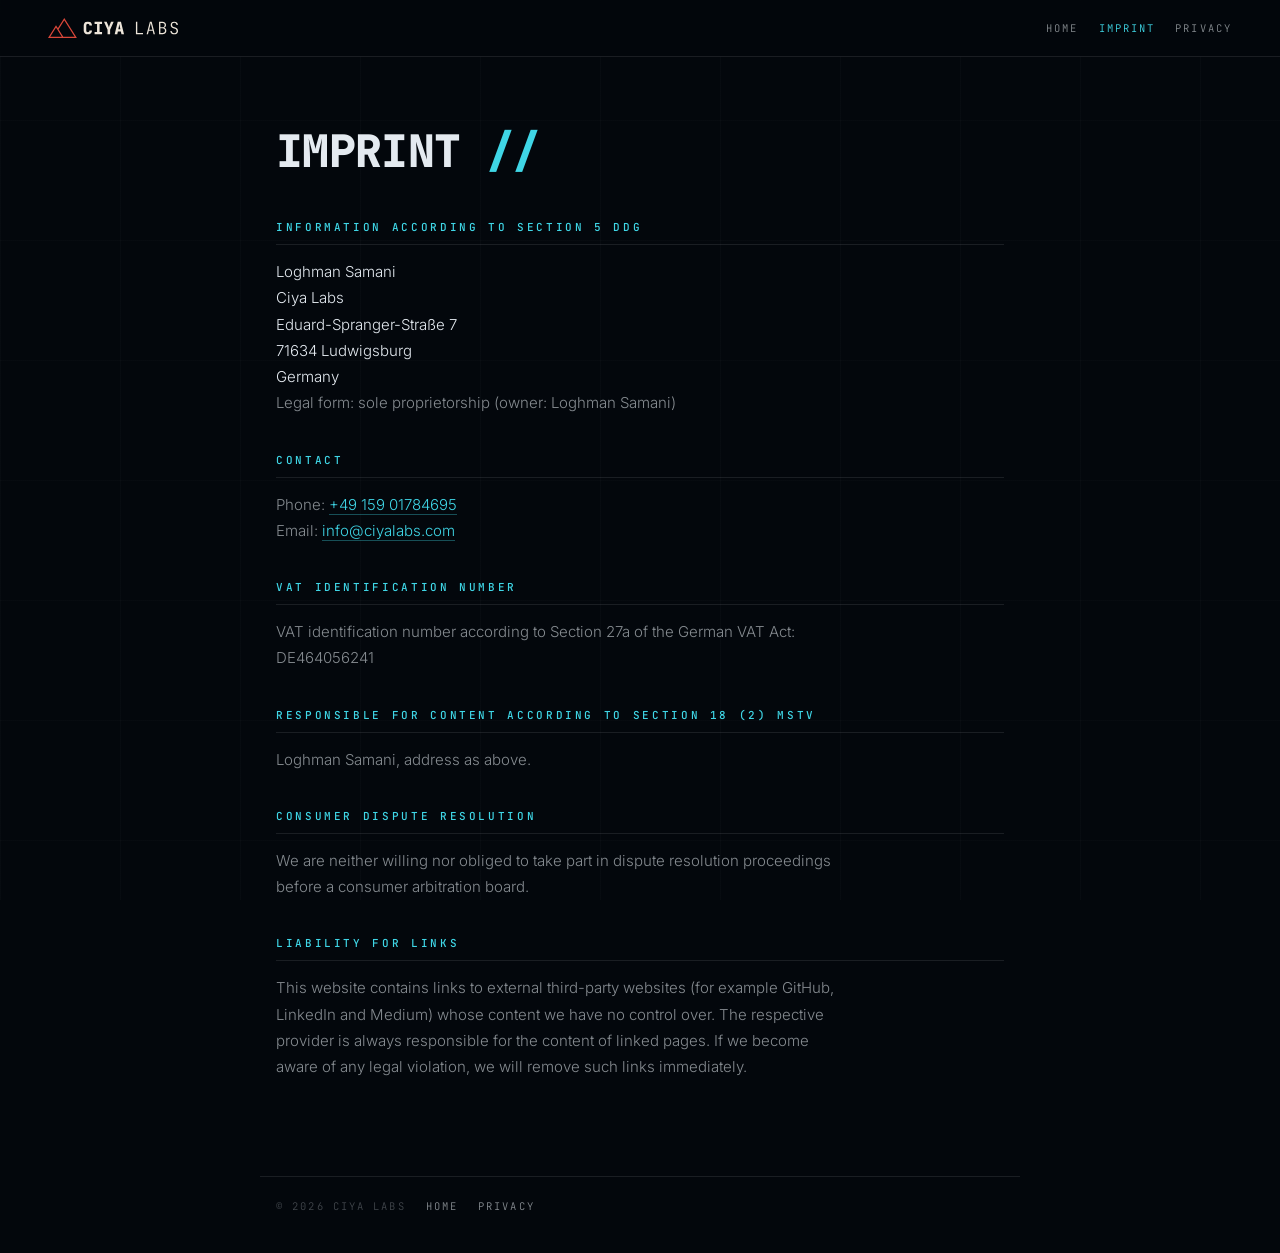
==== imprint.html @ 834a08b9 "Website: drop the home research strip; version CSS/JS links against stale caches Co-Authored-By: Cla" ====
<!DOCTYPE html>
<html lang="en" class="doc">
    <head>
        <meta charset="UTF-8">
        <meta name="viewport" content="width=device-width, initial-scale=1.0">
        <title>Imprint — Ciya Labs</title>
        <meta name="robots" content="noindex">
        <meta name="theme-color" content="#03070C">
        <link rel="icon" href="assets/logo/favicon.svg" type="image/svg+xml">
        <link rel="icon" href="favicon.ico" sizes="any">
        <link rel="stylesheet" href="assets/css/ciya.css?v=20261020">
    </head>
    <body class="doc">
        <header class="doc-head">
            <a href="index.html" aria-label="Ciya Labs, home"><img src="assets/logo/ciya-logo-horizontal-dark-duo.svg" alt="Ciya Labs" width="130" height="20"></a>
            <nav aria-label="Legal">
                <a href="index.html">HOME</a>
                <a href="imprint.html" aria-current="page">IMPRINT</a>
                <a href="privacy.html">PRIVACY</a>
            </nav>
        </header>
        <main class="doc-main">
            <h1>Imprint <span class="slash">//</span></h1>
            <section>
                <h2>Information according to Section 5 DDG</h2>
                <address>
                    Loghman Samani<br>
                    Ciya Labs<br>
                    Eduard-Spranger-Straße 7<br>
                    71634 Ludwigsburg<br>
                    Germany
                </address>
                <p>Legal form: sole proprietorship (owner: Loghman Samani)</p>
            </section>
            <section>
                <h2>Contact</h2>
                <p>Phone: <a href="tel:+4915901784695">+49 159 01784695</a><br>
                    Email: <a href="mailto:info@ciyalabs.com">info@ciyalabs.com</a></p>
            </section>
            <section>
                <h2>VAT identification number</h2>
                <p>VAT identification number according to Section 27a of the German VAT Act: DE464056241</p>
            </section>
            <section>
                <h2>Responsible for content according to Section 18 (2) MStV</h2>
                <p>Loghman Samani, address as above.</p>
            </section>
            <section>
                <h2>Consumer dispute resolution</h2>
                <p>We are neither willing nor obliged to take part in dispute resolution proceedings before a
                    consumer arbitration board.</p>
            </section>
            <section>
                <h2>Liability for links</h2>
                <p>This website contains links to external third-party websites (for example GitHub, LinkedIn and
                    Medium) whose content we have no control over. The respective provider is always responsible
                    for the content of linked pages. If we become aware of any legal violation, we will remove such
                    links immediately.</p>
            </section>
        </main>
        <footer class="doc-foot">
            <span>&copy; <span class="year">2026</span> CIYA LABS</span>
            <a href="index.html">HOME</a>
            <a href="privacy.html">PRIVACY</a>
        </footer>
        <script>
            document.querySelectorAll('.year').forEach(function(el) {
                el.textContent = new Date().getFullYear();
            });
        </script>
    </body>
</html>
---- assets/css/ciya.css ----
/*
  Ciya Labs - site styles
  Built on the Machina template by TemplateMo (https://templatemo.com/tm-632-machina),
  re-themed and extended: six blocks, HUD navigation, research scope, console, legal pages.
*/

/* ---------------------------------------------------------- */
/* FONTS - self-hosted (no third-party requests)               */
/* ---------------------------------------------------------- */

@font-face {
    font-family: 'JetBrains Mono';
    src: url('../fonts/JetBrainsMono-var.woff2') format('woff2');
    font-weight: 100 800;
    font-style: normal;
    font-display: swap;
}

@font-face {
    font-family: 'Inter';
    src: url('../fonts/Inter-var.woff2') format('woff2');
    font-weight: 100 900;
    font-style: normal;
    font-display: swap;
}

:root {
    --void: #03070C;
    /* deep night - matches the hero image edges */
    --panel: #060C14;
    /* raised surface */
    --silver: #E4EAF0;
    /* text */
    --dim: rgba(228, 234, 240, 0.58);
    --faint: rgba(228, 234, 240, 0.28);
    --line: rgba(228, 234, 240, 0.10);
    --cyan: #3FD6E6;
    /* glacier cyan - sampled from the hero glow */
    --cyan-rgb: 63, 214, 230;
    --cyan-soft: rgba(63, 214, 230, 0.10);
    --cyan-glass: rgba(63, 214, 230, 0.05);
    --red: #D9473A;
    /* Ciya ember - the logo red, used for active states */
    --red-rgb: 217, 71, 58;
    --disp: 'JetBrains Mono', ui-monospace, 'DejaVu Sans Mono', monospace;
    --body: 'Inter', system-ui, sans-serif;
    --ease-silk: cubic-bezier(0.22, 1, 0.36, 1);
    --pad-y: clamp(84px, 11vh, 112px);
    --pad-x: clamp(32px, 4.6vw, 84px);
}

* {
    margin: 0;
    padding: 0;
    box-sizing: border-box;
}

html,
body {
    height: 100%;
    overflow: hidden;
    /* virtual scroll engine owns the page */
    overscroll-behavior: none;
}

body {
    background: var(--void);
    color: var(--silver);
    font-family: var(--body);
    font-weight: 300;
    -webkit-font-smoothing: antialiased;
}

/* faint engineering grid behind everything */
body::before {
    content: "";
    position: fixed;
    inset: 0;
    background:
        repeating-linear-gradient(to right, rgba(228, 234, 240, 0.025) 0 1px, transparent 1px 120px),
        repeating-linear-gradient(to bottom, rgba(228, 234, 240, 0.02) 0 1px, transparent 1px 120px);
    pointer-events: none;
    z-index: 0;
}

::selection {
    background: var(--cyan);
    color: var(--void);
}

a {
    color: inherit;
    text-decoration: none;
}

button {
    font-family: inherit;
    background: none;
    border: 0;
    color: inherit;
    cursor: pointer;
}

button:focus-visible,
a:focus-visible {
    outline: 1px solid var(--cyan);
    outline-offset: 3px;
}

.skip-link {
    position: fixed;
    top: -60px;
    left: 20px;
    z-index: 50;
    padding: 10px 16px;
    background: var(--cyan);
    color: var(--void);
    font: 500 12px var(--disp);
    letter-spacing: 0.2em;
}

.skip-link:focus {
    top: 20px;
}

.sr-only {
    position: absolute;
    width: 1px;
    height: 1px;
    overflow: hidden;
    clip: rect(0 0 0 0);
    white-space: nowrap;
}

/* ---------------------------------------------------------- */
/* STAGE AND TRACK PANELS                                      */
/* ---------------------------------------------------------- */

.stage {
    position: relative;
    z-index: 1;
}

.panel {
    position: fixed;
    top: 0;
    height: 100vh;
    width: 50%;
    display: flex;
    align-items: center;
    will-change: transform;
}

.t-left {
    left: 0;
}

.t-right {
    left: 50%;
}

.panel-inner {
    width: 100%;
    max-height: 100vh;
    overflow-y: auto;
    scrollbar-width: none;
    padding: var(--pad-y) var(--pad-x);
}

.panel-inner::-webkit-scrollbar {
    display: none;
}

/* center seam */
.seam {
    position: fixed;
    top: 0;
    left: 50%;
    width: 1px;
    height: 100vh;
    background: var(--line);
    z-index: 4;
    pointer-events: none;
}

.seam::after {
    content: "";
    position: absolute;
    left: -2px;
    top: 0;
    width: 5px;
    height: 56px;
    background: var(--cyan);
    opacity: 0.9;
    transform: translateY(var(--seam-y, 0px));
}

/* full-bleed media panels */
.panel-media {
    padding: 0;
    align-items: stretch;
}

.media-frame {
    position: relative;
    width: 100%;
    height: 100%;
    overflow: hidden;
    background: var(--panel);
}

.media-frame picture,
.media-frame img {
    width: 100%;
    height: 100%;
    display: block;
}

.media-frame img {
    object-fit: cover;
    filter: saturate(0.9) contrast(1.05) brightness(0.9);
}

/* the hero keeps its own colour; detail crops sit a touch quieter */
.media-frame.hero img {
    object-position: 50% 40%;
    filter: none;
}

/* soft vignette that blends photography into the HUD */
.media-frame::after {
    content: "";
    position: absolute;
    inset: 0;
    background:
        linear-gradient(to bottom, rgba(3, 7, 12, 0.35), transparent 22%, transparent 70%, rgba(3, 7, 12, 0.6)),
        linear-gradient(to right, rgba(3, 7, 12, 0.35), transparent 18%);
    pointer-events: none;
}

.t-left .media-frame::after {
    background:
        linear-gradient(to bottom, rgba(3, 7, 12, 0.35), transparent 22%, transparent 70%, rgba(3, 7, 12, 0.6)),
        linear-gradient(to left, rgba(3, 7, 12, 0.35), transparent 18%);
}

/* captions sit top-left, clear of the HUD's corner and centre controls */
.media-tag {
    position: absolute;
    left: 28px;
    top: 84px;
    z-index: 2;
    font-family: var(--disp);
    font-size: 11px;
    letter-spacing: 0.24em;
    color: var(--silver);
    background: rgba(3, 7, 12, 0.6);
    border: 1px solid var(--line);
    padding: 10px 14px;
    backdrop-filter: blur(4px);
}

.media-tag b {
    color: var(--cyan);
    font-weight: 500;
}

/* infinite scan line on the hero image */
.scanline {
    position: absolute;
    left: 0;
    width: 100%;
    height: 1px;
    background: var(--cyan);
    box-shadow: 0 0 14px rgba(var(--cyan-rgb), 0.9), 0 0 40px rgba(var(--cyan-rgb), 0.35);
    z-index: 2;
    opacity: 0.7;
    animation: scanY 7s linear infinite;
}

@keyframes scanY {
    0% {
        top: -2px;
    }

    50% {
        top: 100%;
    }

    100% {
        top: -2px;
    }
}

/* ---------------------------------------------------------- */
/* SHARED TYPE PARTS                                           */
/* ---------------------------------------------------------- */

.eyebrow {
    display: flex;
    align-items: center;
    gap: 14px;
    font-family: var(--disp);
    font-size: 11px;
    font-weight: 500;
    letter-spacing: 0.3em;
    color: var(--cyan);
    margin-bottom: 26px;
    text-transform: uppercase;
}

.eyebrow::before {
    content: "";
    width: 6px;
    height: 6px;
    background: var(--red);
    flex: 0 0 6px;
}

/* hero: the eyebrow as a small status tag */
.eyebrow.tag {
    display: inline-flex;
    gap: 12px;
    padding: 8px 14px;
    border: 1px solid var(--line);
    background: rgba(6, 12, 20, 0.6);
    color: var(--silver);
}

.eyebrow.tag::before {
    border-radius: 50%;
    box-shadow: 0 0 0 0 rgba(var(--red-rgb), 0.6);
    animation: tag-pulse 2.4s ease-out infinite;
}

@keyframes tag-pulse {
    0% { box-shadow: 0 0 0 0 rgba(var(--red-rgb), 0.55); }
    70%, 100% { box-shadow: 0 0 0 8px rgba(var(--red-rgb), 0); }
}

.lede {
    color: var(--dim);
    font-size: 15px;
    line-height: 1.8;
    letter-spacing: 0.01em;
    max-width: 48ch;
}

.lede em {
    color: var(--silver);
    font-style: normal;
}

.section-title {
    font-family: var(--disp);
    font-weight: 800;
    font-size: clamp(1.9rem, 3vw, 3rem);
    line-height: 1.04;
    text-transform: uppercase;
    letter-spacing: -0.015em;
    margin-bottom: 18px;
}

.section-title .slash,
.hero-title .slash {
    color: var(--cyan);
}

.section-title .thin,
.hero-title .thin {
    font-weight: 300;
    color: var(--dim);
}

.link-row {
    display: flex;
    flex-wrap: wrap;
    gap: 10px;
}

.ext {
    display: inline-flex;
    align-items: center;
    gap: 8px;
    font-family: var(--disp);
    font-size: 10.5px;
    font-weight: 500;
    letter-spacing: 0.2em;
    color: var(--silver);
    border: 1px solid var(--line);
    padding: 8px 12px;
    text-transform: uppercase;
    transition: border-color 0.25s, color 0.25s, background 0.25s;
}

.ext::after {
    content: "\2197";
    color: var(--cyan);
    letter-spacing: 0;
    transition: color 0.25s, transform 0.25s var(--ease-silk);
}

.ext:hover {
    border-color: var(--red);
    color: var(--red);
    background: rgba(var(--red-rgb), 0.06);
}

.ext.is-soon {
    color: var(--faint);
    border-style: dashed;
    cursor: default;
}

.ext.is-soon::after {
    content: none;
}

.ext.is-soon:hover {
    color: var(--faint);
    border-color: var(--line);
    background: none;
}

.ext:hover::after {
    color: var(--red);
    transform: translate(2px, -2px);
}

/* ---------------------------------------------------------- */
/* BLOCK 1 // HOME                                             */
/* ---------------------------------------------------------- */

.hero-title {
    font-family: var(--disp);
    font-weight: 800;
    font-size: clamp(3.2rem, 6.6vw, 6.8rem);
    line-height: 0.95;
    letter-spacing: -0.03em;
    text-transform: uppercase;
    margin-bottom: 30px;
}

.hero-title .thin {
    letter-spacing: 0.12em;
}

/* one line: CIYA // LABS */
.hero-title.one-line {
    font-size: clamp(2.6rem, 4.9vw, 5.2rem);
    white-space: nowrap;
}

.hero-title.one-line .thin {
    letter-spacing: 0.06em;
}

.clock-shell {
    display: inline-flex;
    align-items: baseline;
    flex-wrap: wrap;
    gap: 6px 16px;
    border: 1px solid var(--line);
    border-left: 2px solid var(--cyan);
    padding: 15px 22px;
    margin: 34px 0 38px;
    background: rgba(6, 12, 20, 0.7);
}

.clock-label {
    font-family: var(--disp);
    font-size: 10px;
    letter-spacing: 0.26em;
    color: var(--dim);
}

#live-clock {
    font-family: var(--disp);
    font-weight: 500;
    font-size: clamp(1.25rem, 1.9vw, 1.7rem);
    letter-spacing: 0.06em;
    color: var(--cyan);
    font-variant-numeric: tabular-nums;
    min-width: 11ch;
}

#live-clock .ms {
    color: var(--red);
}

.spec-row {
    display: flex;
    flex-wrap: wrap;
    gap: 0;
    border-top: 1px solid var(--line);
    max-width: 560px;
}

.spec-cell {
    flex: 1 1 0;
    min-width: 120px;
    padding: 18px 18px 0 0;
    border-right: 1px solid var(--line);
    margin-right: 18px;
}

.spec-cell:last-child {
    border-right: 0;
    margin-right: 0;
}

.spec-cell .k {
    font-family: var(--disp);
    font-size: 10px;
    letter-spacing: 0.24em;
    color: var(--faint);
    display: block;
    margin-bottom: 8px;
}

.spec-cell .v {
    font-family: var(--disp);
    font-weight: 500;
    font-size: 1.25rem;
    color: var(--silver);
}

.spec-cell .v small {
    font-size: 0.6em;
    letter-spacing: 0.14em;
    color: var(--cyan);
    margin-left: 6px;
}

/* ---------------------------------------------------------- */
/* BLOCK 2 // RESEARCH ACCORDION + SCOPE                       */
/* ---------------------------------------------------------- */

.accordion {
    margin-top: 30px;
    border-top: 1px solid var(--line);
}

.acc-item {
    border: 1px solid transparent;
    border-bottom: 1px solid var(--line);
    transition: border-color 0.35s var(--ease-silk), background 0.35s var(--ease-silk);
}

.acc-item.open {
    border: 1px solid rgba(var(--cyan-rgb), 0.7);
    background: var(--cyan-glass);
}

.acc-head {
    width: 100%;
    display: flex;
    align-items: center;
    gap: 18px;
    text-align: left;
    padding: 18px 18px;
}

.acc-title {
    flex: 1;
    display: flex;
    flex-wrap: wrap;
    align-items: baseline;
    gap: 4px 14px;
    font-family: var(--disp);
    font-weight: 600;
    font-size: 1rem;
    letter-spacing: 0.1em;
    text-transform: uppercase;
    transition: color 0.25s;
}

.acc-title small {
    font-weight: 400;
    font-size: 10.5px;
    letter-spacing: 0.18em;
    color: var(--faint);
}

.acc-icon {
    position: relative;
    width: 14px;
    height: 14px;
    flex: 0 0 14px;
}

.acc-icon::before,
.acc-icon::after {
    content: "";
    position: absolute;
    background: var(--cyan);
    transition: transform 0.4s var(--ease-silk), background 0.3s;
}

.acc-icon::before {
    left: 0;
    top: 6px;
    width: 14px;
    height: 2px;
}

.acc-icon::after {
    left: 6px;
    top: 0;
    width: 2px;
    height: 14px;
}

.acc-item.open .acc-icon::after {
    transform: scaleY(0);
}

.acc-item.open .acc-icon::before {
    background: var(--red);
}

.acc-head:hover .acc-title {
    color: var(--cyan);
}

.acc-body {
    max-height: 0;
    overflow: hidden;
    transition: max-height 0.55s var(--ease-silk);
}

.acc-body p {
    padding: 0 18px 16px 18px;
    color: var(--dim);
    font-size: 13.5px;
    line-height: 1.75;
}

.acc-body .data-strip {
    display: flex;
    flex-wrap: wrap;
    gap: 8px 22px;
    padding: 0 18px 16px 18px;
    font-family: var(--disp);
    font-size: 10.5px;
    letter-spacing: 0.16em;
    color: var(--cyan);
}

.acc-body .link-row {
    padding: 0 18px 20px 18px;
}

/* research scope - a live visual per research line */
.scope {
    position: relative;
    width: 100%;
    height: 100%;
    overflow: hidden;
    background:
        radial-gradient(ellipse at 50% 45%, rgba(var(--cyan-rgb), 0.06), transparent 65%),
        var(--panel);
}

.scope canvas {
    position: absolute;
    inset: 0;
    width: 100%;
    height: 100%;
    display: block;
}

.scope-chip {
    position: absolute;
    top: 84px;
    left: 28px;
    z-index: 3;
    font-family: var(--disp);
    font-size: 11px;
    letter-spacing: 0.24em;
    color: var(--silver);
    background: rgba(3, 7, 12, 0.6);
    border: 1px solid var(--line);
    border-left: 2px solid var(--cyan);
    padding: 10px 14px;
    backdrop-filter: blur(4px);
}

.scope-chip.blip {
    border-left-color: var(--red);
}

.scope-read {
    position: absolute;
    left: 28px;
    right: 28px;
    bottom: 96px;
    z-index: 3;
    display: flex;
    flex-wrap: wrap;
    justify-content: space-between;
    gap: 10px;
    font-family: var(--disp);
    font-size: 10.5px;
    letter-spacing: 0.2em;
    color: var(--cyan);
}

.scope-read span {
    background: rgba(3, 7, 12, 0.7);
    border: 1px solid rgba(var(--cyan-rgb), 0.3);
    padding: 8px 12px;
    backdrop-filter: blur(4px);
}

.scope-read .cap {
    color: var(--dim);
    border-color: var(--line);
}

/* ---------------------------------------------------------- */
/* BLOCK 3 // PRODUCTS CONSOLE + 3D CAROUSEL                   */
/* ---------------------------------------------------------- */

.console {
    position: relative;
    width: 100%;
    height: 100%;
    display: flex;
    flex-direction: column;
    justify-content: center;
    padding: var(--pad-y) var(--pad-x);
    background:
        radial-gradient(circle at 20% 80%, rgba(var(--red-rgb), 0.05), transparent 55%),
        var(--panel);
    overflow: hidden;
}

.console-head {
    display: flex;
    justify-content: space-between;
    gap: 12px;
    flex-wrap: wrap;
    font-family: var(--disp);
    font-size: 10.5px;
    letter-spacing: 0.24em;
    color: var(--dim);
    padding-bottom: 14px;
    border-bottom: 1px solid var(--line);
}

.console-head b {
    color: var(--cyan);
    font-weight: 500;
}

.console-head .live::before {
    content: "";
    display: inline-block;
    width: 6px;
    height: 6px;
    margin-right: 8px;
    background: var(--red);
    vertical-align: 1px;
    animation: hintPulse 1.8s ease-in-out infinite;
}

.console-log {
    list-style: none;
    margin-top: 18px;
    font-family: var(--disp);
    font-size: 12px;
    line-height: 1.95;
    color: var(--dim);
    min-height: 23.5em;
}

.console-log li {
    display: grid;
    grid-template-columns: 9ch 7ch 1fr;
    gap: 12px;
    white-space: nowrap;
    overflow: hidden;
    animation: lineIn 0.5s var(--ease-silk) both;
}

.console-log .ts {
    color: var(--faint);
}

.console-log .sys {
    color: var(--cyan);
}

.console-log .msg {
    overflow: hidden;
    text-overflow: ellipsis;
}

.console-log .msg b {
    color: var(--silver);
    font-weight: 500;
}

.console-log .msg i {
    color: var(--red);
    font-style: normal;
}

.console-log li.cursor .msg::after {
    content: "_";
    color: var(--cyan);
    animation: hintPulse 1s steps(1) infinite;
}

@keyframes lineIn {
    from {
        opacity: 0;
        transform: translateX(-8px);
    }

    to {
        opacity: 1;
        transform: none;
    }
}

.os-row {
    margin-top: 26px;
    display: flex;
    flex-wrap: wrap;
    gap: 10px;
}

.os-chip {
    font-family: var(--disp);
    font-size: 10px;
    letter-spacing: 0.22em;
    color: var(--dim);
    border: 1px dashed rgba(228, 234, 240, 0.22);
    padding: 7px 12px;
}

.os-chip b {
    color: var(--cyan);
    font-weight: 500;
}

.carousel-panel {
    width: 100%;
    display: flex;
    flex-direction: column;
    align-items: center;
    gap: 22px;
}

.carousel-panel .head {
    text-align: center;
    max-width: 46ch;
}

.carousel-panel .eyebrow {
    justify-content: center;
}

.carousel-panel .lede {
    margin: 0 auto;
    font-size: 14px;
}

.c3d-stage {
    width: 100%;
    height: 340px;
    display: flex;
    align-items: center;
    justify-content: center;
    perspective: 1100px;
    cursor: grab;
    touch-action: pan-y;
    user-select: none;
    -webkit-user-select: none;
}

.c3d-stage.dragging {
    cursor: grabbing;
}

.c3d {
    position: relative;
    width: 230px;
    height: 300px;
    transform-style: preserve-3d;
}

.c3d-card {
    position: absolute;
    inset: 0;
    transform-style: preserve-3d;
    transition: opacity 0.2s linear;
}

/* two-sided cards: designed back face instead of mirrored text */
.card-face {
    position: absolute;
    inset: 0;
    display: flex;
    flex-direction: column;
    justify-content: space-between;
    padding: 22px;
    backface-visibility: hidden;
    -webkit-backface-visibility: hidden;
}

.face-front {
    background: rgba(6, 12, 20, 0.96);
    border: 1px solid rgba(var(--cyan-rgb), 0.8);
    box-shadow: 0 0 50px rgba(var(--cyan-rgb), 0.06) inset;
}

.face-back {
    transform: rotateY(180deg);
    align-items: center;
    justify-content: center;
    gap: 16px;
    background: rgba(6, 12, 20, 0.9);
    border: 1px dashed rgba(var(--cyan-rgb), 0.35);
}

.face-back .back-id {
    font-family: var(--disp);
    font-size: 12px;
    font-weight: 500;
    letter-spacing: 0.3em;
    color: var(--cyan);
}

.face-back .back-bars {
    width: 90px;
    height: 30px;
    background: repeating-linear-gradient(to right, rgba(var(--cyan-rgb), 0.55) 0 2px, transparent 2px 6px, rgba(var(--cyan-rgb), 0.3) 6px 7px, transparent 7px 12px);
}

.face-back .back-label {
    font-family: var(--disp);
    font-size: 10px;
    letter-spacing: 0.26em;
    color: var(--faint);
    text-align: center;
    line-height: 1.8;
}

.c3d-card .c-id {
    font-family: var(--disp);
    font-size: 10px;
    letter-spacing: 0.26em;
    color: var(--red);
}

.c3d-card .c-name {
    font-family: var(--disp);
    font-weight: 800;
    font-size: 1.35rem;
    letter-spacing: 0.02em;
    text-transform: uppercase;
    line-height: 1.1;
}

.c3d-card .c-fig {
    font-family: var(--disp);
    font-weight: 600;
    font-size: 1.7rem;
    color: var(--cyan);
    letter-spacing: 0.04em;
}

.c3d-card .c-fig small {
    display: block;
    font-size: 9.5px;
    font-weight: 400;
    letter-spacing: 0.24em;
    color: var(--dim);
    margin-top: 4px;
}

.c3d-card .c-desc {
    font-size: 12px;
    line-height: 1.65;
    color: var(--dim);
}

/* control deck */
.c3d-deck {
    display: flex;
    flex-direction: column;
    align-items: center;
    gap: 14px;
}

.c3d-status {
    display: flex;
    align-items: center;
    flex-wrap: wrap;
    justify-content: center;
    gap: 8px 16px;
    min-height: 34px;
    font-family: var(--disp);
    font-size: 12px;
    font-weight: 500;
    letter-spacing: 0.24em;
    color: var(--silver);
}

.c3d-status b {
    color: var(--cyan);
    font-weight: 500;
}

.c3d-controls {
    display: flex;
    align-items: center;
    flex-wrap: wrap;
    justify-content: center;
    gap: 8px;
}

.c3d-ctl,
.mod-btn {
    height: 40px;
    display: flex;
    align-items: center;
    justify-content: center;
    border: 1px solid var(--line);
    background: rgba(6, 12, 20, 0.7);
    transition: border-color 0.25s, color 0.25s, background 0.25s;
}

.c3d-ctl {
    width: 40px;
}

.c3d-ctl:hover {
    border-color: var(--red);
}

.chev-l,
.chev-r {
    width: 9px;
    height: 9px;
    border-left: 1.6px solid var(--cyan);
    border-bottom: 1.6px solid var(--cyan);
    transition: border-color 0.25s;
}

.chev-l {
    transform: rotate(45deg) translate(1px, -1px);
}

.chev-r {
    transform: rotate(-135deg) translate(1px, -1px);
}

.c3d-ctl:hover .chev-l,
.c3d-ctl:hover .chev-r {
    border-color: var(--red);
}

.mod-btn {
    min-width: 40px;
    padding: 0 9px;
    font-family: var(--disp);
    font-size: 11px;
    font-weight: 500;
    letter-spacing: 0.16em;
    color: var(--dim);
}

.mod-btn:hover {
    color: var(--silver);
    border-color: rgba(228, 234, 240, 0.3);
}

.mod-btn.active {
    color: var(--red);
    border-color: var(--red);
}

/* play and pause glyphs drawn in CSS */
.ico-play {
    width: 0;
    height: 0;
    border-left: 9px solid var(--cyan);
    border-top: 6px solid transparent;
    border-bottom: 6px solid transparent;
}

.c3d-ctl.playing .ico-play {
    width: 8px;
    height: 12px;
    border-top: 0;
    border-bottom: 0;
    border-left: 3px solid var(--cyan);
    border-right: 3px solid var(--cyan);
}

.c3d-hint {
    font-family: var(--disp);
    font-size: 10px;
    letter-spacing: 0.26em;
    color: var(--faint);
    text-align: center;
}

.c3d-hint b {
    color: var(--cyan);
    font-weight: 500;
}

/* ---------------------------------------------------------- */
/* BLOCK 4 // VENTURES TABS + KINETIC TYPE                     */
/* ---------------------------------------------------------- */

.tab-rail {
    display: flex;
    border: 1px solid var(--line);
    margin: 34px 0 28px;
}

.tab-btn {
    flex: 1;
    padding: 18px 10px;
    font-family: var(--disp);
    font-weight: 500;
    font-size: 12px;
    letter-spacing: 0.2em;
    color: var(--dim);
    border-right: 1px solid var(--line);
    position: relative;
    transition: color 0.2s, background 0.2s;
}

.tab-btn:last-child {
    border-right: 0;
}

.tab-btn::after {
    content: "";
    position: absolute;
    left: 0;
    bottom: -1px;
    width: 100%;
    height: 2px;
    background: var(--red);
    transform: scaleX(0);
    transform-origin: left;
    transition: transform 0.35s var(--ease-silk);
}

.tab-btn:hover {
    color: var(--silver);
    background: rgba(228, 234, 240, 0.03);
}

.tab-btn.active {
    color: var(--red);
}

.tab-btn.active::after {
    transform: scaleX(1);
}

.tab-copy {
    min-height: 150px;
}

.tab-copy p {
    color: var(--dim);
    font-size: 14px;
    line-height: 1.8;
    max-width: 46ch;
}

.tab-meta {
    margin-top: 22px;
    display: flex;
    gap: 10px;
    flex-wrap: wrap;
}

.tab-chip {
    font-family: var(--disp);
    font-size: 10px;
    letter-spacing: 0.2em;
    color: var(--cyan);
    border: 1px solid rgba(var(--cyan-rgb), 0.35);
    padding: 8px 13px;
}

.tab-links {
    margin-top: 26px;
}

/* kinetic outline typography */
.kinetic-panel {
    width: 100%;
    height: 100%;
    display: flex;
    flex-direction: column;
    align-items: flex-start;
    justify-content: center;
    padding: 0 clamp(30px, 4vw, 70px);
    overflow: hidden;
    background: radial-gradient(circle at 30% 70%, rgba(var(--red-rgb), 0.06), transparent 55%);
}

.kinetic-label {
    font-family: var(--disp);
    font-size: 11px;
    letter-spacing: 0.3em;
    color: var(--red);
    margin-bottom: 22px;
}

.kinetic-value {
    font-family: var(--disp);
    font-weight: 800;
    font-size: clamp(3rem, 7vw, 8rem);
    line-height: 0.95;
    text-transform: uppercase;
    letter-spacing: -0.02em;
    color: transparent;
    -webkit-text-stroke: 1.5px var(--cyan);
    transition: opacity 0.18s ease, transform 0.18s ease, letter-spacing 0.18s ease;
    word-break: break-word;
}

.kinetic-value.swap {
    opacity: 0;
    transform: translateY(14px);
    letter-spacing: 0.04em;
}

.kinetic-sub {
    margin-top: 26px;
    font-family: var(--disp);
    font-size: 12px;
    letter-spacing: 0.24em;
    color: var(--dim);
}

.kinetic-sub b {
    color: var(--silver);
    font-weight: 500;
}

/* ---------------------------------------------------------- */
/* BLOCK 5 // ABOUT                                            */
/* ---------------------------------------------------------- */

.mission {
    font-size: 15.5px;
    line-height: 1.75;
    color: var(--silver);
    max-width: 52ch;
    border-left: 2px solid var(--red);
    padding-left: 20px;
}

.interests {
    list-style: none;
    margin-top: 28px;
    display: grid;
    grid-template-columns: 1fr 1fr;
    gap: 0;
    border-top: 1px solid var(--line);
    max-width: 640px;
}

.interests li {
    padding: 14px 16px 14px 0;
    border-bottom: 1px solid var(--line);
}

.interests li:nth-child(odd) {
    border-right: 1px solid var(--line);
}

.interests li:nth-child(even) {
    padding-left: 16px;
}

.interests b {
    display: block;
    font-family: var(--disp);
    font-weight: 600;
    font-size: 11px;
    letter-spacing: 0.14em;
    text-transform: uppercase;
    color: var(--silver);
    margin-bottom: 4px;
}

.interests span {
    font-size: 12.5px;
    line-height: 1.55;
    color: var(--dim);
}

.founder {
    margin-top: 24px;
    font-size: 13px;
    line-height: 1.75;
    color: var(--dim);
    max-width: 58ch;
}

.founder b {
    color: var(--silver);
    font-weight: 500;
}

.principles {
    margin-top: 18px;
    display: flex;
    flex-wrap: wrap;
    gap: 10px;
}

/* ---------------------------------------------------------- */
/* BLOCK 6 // CONTACT                                          */
/* ---------------------------------------------------------- */

.channels {
    list-style: none;
    margin-top: 32px;
    border-top: 1px solid var(--line);
    max-width: 560px;
}

.channels li {
    display: grid;
    grid-template-columns: 11ch 1fr;
    gap: 16px;
    align-items: baseline;
    padding: 15px 0;
    border-bottom: 1px solid var(--line);
}

.channels .k {
    font-family: var(--disp);
    font-size: 10px;
    letter-spacing: 0.24em;
    color: var(--faint);
}

.channels .v {
    font-family: var(--disp);
    font-size: 14px;
    letter-spacing: 0.02em;
    color: var(--silver);
    word-break: break-word;
}

.channels a.v {
    transition: color 0.2s;
}

.channels a.v:hover {
    color: var(--cyan);
}

.channels a.v.primary {
    color: var(--cyan);
    font-size: 15px;
}

.channels a.v.primary:hover {
    color: var(--red);
}

.legal-row {
    margin-top: 30px;
    display: flex;
    flex-wrap: wrap;
    gap: 10px 22px;
    font-family: var(--disp);
    font-size: 10.5px;
    letter-spacing: 0.22em;
    color: var(--faint);
}

.legal-row a {
    color: var(--dim);
    border-bottom: 1px solid var(--faint);
    transition: color 0.2s, border-color 0.2s;
}

.legal-row a:hover {
    color: var(--cyan);
    border-color: var(--cyan);
}

/* ---------------------------------------------------------- */
/* THE HUD OVERLAY                                             */
/* ---------------------------------------------------------- */

.hud {
    position: fixed;
    inset: 0;
    z-index: 20;
    pointer-events: none;
}

.hud-frame {
    position: absolute;
    inset: 14px;
    border: 1px solid var(--line);
}

/* corner brackets */
.hud-frame::before,
.hud-frame::after,
.hud-frame .ck::before,
.hud-frame .ck::after {
    content: "";
    position: absolute;
    width: 16px;
    height: 16px;
    border-color: var(--cyan);
    border-style: solid;
}

.hud-frame::before {
    top: -1px;
    left: -1px;
    border-width: 2px 0 0 2px;
}

.hud-frame::after {
    top: -1px;
    right: -1px;
    border-width: 2px 2px 0 0;
}

.hud-frame .ck::before {
    bottom: -1px;
    left: -1px;
    border-width: 0 0 2px 2px;
}

.hud-frame .ck::after {
    bottom: -1px;
    right: -1px;
    border-width: 0 2px 2px 0;
}

.hud-item {
    position: absolute;
    pointer-events: auto;
}

.hud-brand {
    top: 27px;
    left: 36px;
    display: block;
    line-height: 0;
}

.hud-brand img {
    height: 20px;
    width: auto;
}

/* section navigation - top centre */
.hud-nav {
    top: 22px;
    left: 50%;
    transform: translateX(-50%);
    display: flex;
    gap: 2px;
    background: rgba(3, 7, 12, 0.55);
    border: 1px solid var(--line);
    backdrop-filter: blur(6px);
}

.nav-btn {
    display: flex;
    align-items: center;
    gap: 8px;
    padding: 9px 13px;
    font-family: var(--disp);
    font-size: 10.5px;
    font-weight: 500;
    letter-spacing: 0.18em;
    color: var(--dim);
    position: relative;
    transition: color 0.2s, background 0.2s;
}

.nav-btn::after {
    content: "";
    position: absolute;
    left: 10px;
    right: 10px;
    bottom: -1px;
    height: 2px;
    background: var(--red);
    transform: scaleX(0);
    transition: transform 0.35s var(--ease-silk);
}

.nav-btn:hover {
    color: var(--silver);
    background: rgba(228, 234, 240, 0.04);
}

.nav-btn.active {
    color: var(--silver);
}

.nav-btn.active::after {
    transform: scaleX(1);
}

.hud-index {
    top: 32px;
    right: 38px;
    font-family: var(--disp);
    font-size: 11px;
    letter-spacing: 0.26em;
    color: var(--dim);
    font-variant-numeric: tabular-nums;
}

.hud-index b {
    color: var(--cyan);
    font-weight: 500;
}

.hud-legal {
    bottom: 30px;
    left: 38px;
    display: flex;
    align-items: center;
    gap: 14px;
    font-family: var(--disp);
    font-size: 10.5px;
    letter-spacing: 0.2em;
    color: var(--faint);
}

.hud-legal a {
    color: var(--dim);
    transition: color 0.2s;
}

.hud-legal a:hover {
    color: var(--cyan);
}

.hud-legal .dot {
    width: 5px;
    height: 5px;
    background: var(--cyan);
}

.hud-progress {
    bottom: 30px;
    right: 38px;
    display: flex;
    align-items: center;
    gap: 14px;
    font-family: var(--disp);
    font-weight: 500;
    font-size: 13px;
    letter-spacing: 0.16em;
    color: var(--cyan);
    font-variant-numeric: tabular-nums;
}

.hud-progress .bar {
    width: 90px;
    height: 2px;
    background: var(--line);
    position: relative;
    overflow: hidden;
}

.hud-progress .bar i {
    position: absolute;
    inset: 0;
    background: var(--cyan);
    transform: scaleX(0);
    transform-origin: left;
}

.hud-hint {
    bottom: 88px;
    left: 50%;
    transform: translateX(-50%);
    font-family: var(--disp);
    font-size: 10px;
    letter-spacing: 0.3em;
    color: var(--faint);
    white-space: nowrap;
    animation: hintPulse 2.6s ease-in-out infinite;
    transition: opacity 0.6s ease;
}

.hud-hint.hide {
    opacity: 0 !important;
    animation: none;
}

/* arrow nav - bottom center, split by the seam */
.hud-arrows {
    bottom: 26px;
    left: 50%;
    transform: translateX(-50%);
    display: flex;
    gap: 1px;
}

.arrow-btn {
    width: 46px;
    height: 46px;
    display: flex;
    align-items: center;
    justify-content: center;
    border: 1px solid var(--line);
    background: rgba(6, 12, 20, 0.78);
    backdrop-filter: blur(4px);
    transition: border-color 0.25s, background 0.25s, opacity 0.25s;
}

.arrow-btn .chev {
    width: 11px;
    height: 11px;
    border-left: 1.6px solid var(--cyan);
    border-bottom: 1.6px solid var(--cyan);
    transition: border-color 0.25s, transform 0.25s var(--ease-silk);
}

.arrow-btn.up .chev {
    transform: rotate(135deg) translate(-2px, 2px);
}

.arrow-btn.down .chev {
    transform: rotate(-45deg) translate(2px, -2px);
}

.arrow-btn:hover {
    border-color: var(--red);
    background: rgba(var(--red-rgb), 0.06);
}

.arrow-btn:hover .chev {
    border-color: var(--red);
}

.arrow-btn.up:hover .chev {
    transform: rotate(135deg) translate(0, 0);
}

.arrow-btn.down:hover .chev {
    transform: rotate(-45deg) translate(0, 0);
}

.arrow-btn[disabled] {
    opacity: 0.25;
    pointer-events: none;
}

@keyframes hintPulse {

    0%,
    100% {
        opacity: 0.35;
    }

    50% {
        opacity: 1;
    }
}

/* ---------------------------------------------------------- */
/* REVEALS                                                     */
/* ---------------------------------------------------------- */

.reveal {
    opacity: 0;
    transform: translateY(26px);
    transition: opacity 0.9s var(--ease-silk), transform 0.9s var(--ease-silk);
}

.reveal.on {
    opacity: 1;
    transform: translateY(0);
}

/* ---------------------------------------------------------- */
/* REDUCED MOTION                                              */
/* ---------------------------------------------------------- */

@media (prefers-reduced-motion: reduce) {

    .scanline,
    .hud-hint,
    .console-head .live::before,
    .console-log li,
    .console-log li.cursor .msg::after {
        animation: none;
    }

    .scanline {
        display: none;
    }

    .hud-hint {
        opacity: 0.6;
    }

    .reveal {
        opacity: 1;
        transform: none;
        transition: none;
    }

    .acc-body,
    .kinetic-value,
    .eyebrow.tag::before {
        animation: none;
    }

    .nav-btn,
    .nav-btn::after {
        transition: none;
    }
}

/* ---------------------------------------------------------- */
/* MID-WIDTH DESKTOP - compact navigation                      */
/* ---------------------------------------------------------- */

@media (max-width: 1320px) {
    .nav-btn {
        padding: 9px 10px;
        letter-spacing: 0.14em;
    }
}

@media (max-height: 760px) and (min-width: 901px) {
    .hero-title {
        font-size: clamp(3rem, 5.6vw, 5.4rem);
        margin-bottom: 22px;
    }

    .clock-shell {
        margin: 22px 0 26px;
    }

    .c3d-stage {
        height: 300px;
    }

    .interests li {
        padding-top: 10px;
        padding-bottom: 10px;
    }
}

/* ---------------------------------------------------------- */
/* MOBILE AND NARROW LAYOUT - native scroll fallback           */
/* ---------------------------------------------------------- */

@media (max-width: 900px) {

    html,
    body {
        height: auto;
        overflow: visible;
        overflow-y: auto;
        overscroll-behavior: auto;
    }

    html {
        scroll-padding-top: 64px;
    }

    .panel {
        position: static;
        width: 100%;
        height: auto;
        min-height: 0;
        transform: none !important;
        will-change: auto;
        overflow-x: clip;
    }

    /* every block reads text first, then its visual */
    .stage {
        display: flex;
        flex-direction: column;
    }

    .panel[data-i="0"] {
        order: 0;
    }

    .panel-media[data-i="0"] {
        order: 1;
    }

    .panel[data-i="1"] {
        order: 2;
    }

    .panel-media[data-i="1"] {
        order: 3;
    }

    .panel[data-i="2"] {
        order: 4;
    }

    .panel-media[data-i="2"] {
        order: 5;
    }

    .panel[data-i="3"] {
        order: 6;
    }

    .panel-media[data-i="3"] {
        order: 7;
    }

    .panel[data-i="4"] {
        order: 8;
    }

    .panel-media[data-i="4"] {
        order: 9;
    }

    .panel[data-i="5"] {
        order: 10;
    }

    .panel-media[data-i="5"] {
        order: 11;
    }

    .panel-inner {
        max-height: none;
        overflow: visible;
        padding: 72px 22px;
    }

    .panel-media {
        height: 72vh;
        min-height: 400px;
    }

    .media-frame.hero {
        height: 86vh;
    }

    .media-tag,
    .scope-chip {
        top: auto;
        bottom: 22px;
        left: 22px;
    }

    .scope-chip {
        top: 22px;
        bottom: auto;
    }

    .scope-read {
        bottom: 22px;
        left: 22px;
        right: 22px;
    }

    .scope {
        height: 70vh;
        min-height: 420px;
    }

    .console {
        padding: 64px 22px;
    }

    .console-log {
        font-size: 11px;
        min-height: 0;
    }

    .console-log li {
        grid-template-columns: 7ch 1fr;
    }

    .console-log .ts {
        display: none;
    }

    .kinetic-panel {
        min-height: 56vh;
        padding: 70px 22px;
    }

    .seam,
    .hud-frame,
    .hud-index,
    .hud-hint,
    .hud-arrows,
    .hud-progress,
    .hud-legal {
        display: none;
    }

    /* top bar: logo + scrollable section strip */
    .hud {
        inset: 0 0 auto 0;
        height: 56px;
        background: rgba(3, 7, 12, 0.88);
        border-bottom: 1px solid var(--line);
        backdrop-filter: blur(8px);
        pointer-events: auto;
    }

    .hud-brand {
        top: 18px;
        left: 18px;
    }

    .hud-brand img {
        height: 18px;
    }

    .hud-nav {
        top: 0;
        left: auto;
        right: 0;
        transform: none;
        height: 56px;
        max-width: calc(100% - 190px);
        overflow-x: auto;
        scrollbar-width: none;
        background: none;
        border: 0;
        border-left: 1px solid var(--line);
        backdrop-filter: none;
    }

    .hud-nav::-webkit-scrollbar {
        display: none;
    }

    .nav-btn {
        padding: 0 12px;
        white-space: nowrap;
    }

    .c3d-stage {
        height: 340px;
    }

    .spec-cell {
        flex: 1 1 40%;
        margin-bottom: 18px;
    }

    .interests {
        grid-template-columns: 1fr;
    }

    .interests li:nth-child(odd) {
        border-right: 0;
    }

    .interests li:nth-child(even) {
        padding-left: 0;
    }

    .acc-body p,
    .acc-body .data-strip,
    .acc-body .link-row {
        padding-left: 18px;
    }
}

@media (max-width: 480px) {
    .hero-title {
        font-size: 2.9rem;
    }

    .kinetic-value {
        font-size: 2.5rem;
        -webkit-text-stroke-width: 1px;
    }

    .tab-btn {
        letter-spacing: 0.1em;
        font-size: 10.5px;
    }

    .hud-nav {
        max-width: calc(100% - 150px);
    }

    .hud-brand img {
        height: 15px;
    }

    .channels li {
        grid-template-columns: 1fr;
        gap: 4px;
    }
}

/* ---------------------------------------------------------- */
/* DOCUMENT PAGES - Imprint, Privacy (native scroll)           */
/* ---------------------------------------------------------- */

body.doc,
html.doc {
    height: auto;
    overflow: auto;
    overscroll-behavior: auto;
}

.doc-head {
    position: sticky;
    top: 0;
    z-index: 5;
    display: flex;
    align-items: center;
    justify-content: space-between;
    gap: 16px;
    padding: 18px clamp(16px, 4vw, 48px);
    background: rgba(3, 7, 12, 0.9);
    border-bottom: 1px solid var(--line);
    backdrop-filter: blur(8px);
}

.doc-head img {
    height: 20px;
    width: auto;
    display: block;
}

.doc-head nav {
    display: flex;
    flex-wrap: wrap;
    gap: 6px 20px;
    font-family: var(--disp);
    font-size: 10.5px;
    letter-spacing: 0.2em;
}

.doc-head nav a {
    color: var(--dim);
    transition: color 0.2s;
}

.doc-head nav a:hover,
.doc-head nav a[aria-current] {
    color: var(--cyan);
}

.doc-main {
    position: relative;
    z-index: 1;
    max-width: 760px;
    margin: 0 auto;
    padding: 64px 16px 96px;
}

.doc-main h1 {
    font-family: var(--disp);
    font-weight: 800;
    font-size: clamp(1.9rem, 5vw, 2.8rem);
    letter-spacing: -0.015em;
    text-transform: uppercase;
    margin-bottom: 40px;
}

.doc-main h1 .slash {
    color: var(--cyan);
}

.doc-main section {
    margin-top: 36px;
}

.doc-main h2 {
    font-family: var(--disp);
    font-size: 11px;
    font-weight: 500;
    letter-spacing: 0.24em;
    text-transform: uppercase;
    color: var(--cyan);
    padding-bottom: 10px;
    margin-bottom: 14px;
    border-bottom: 1px solid var(--line);
}

.doc-main p,
.doc-main li,
.doc-main address {
    font-size: 15px;
    line-height: 1.75;
    color: var(--dim);
    max-width: 64ch;
}

.doc-main p+p {
    margin-top: 10px;
}

.doc-main address {
    font-style: normal;
    color: var(--silver);
}

.doc-main ul {
    padding-left: 20px;
}

.doc-main li {
    margin-bottom: 4px;
}

.doc-main a {
    color: var(--cyan);
    border-bottom: 1px solid rgba(var(--cyan-rgb), 0.35);
}

.doc-main a:hover {
    color: var(--red);
    border-color: var(--red);
}

.doc-foot {
    position: relative;
    z-index: 1;
    max-width: 760px;
    margin: 0 auto;
    padding: 22px 16px 40px;
    border-top: 1px solid var(--line);
    display: flex;
    flex-wrap: wrap;
    gap: 8px 20px;
    font-family: var(--disp);
    font-size: 10.5px;
    letter-spacing: 0.2em;
    color: var(--faint);
}

.doc-foot a {
    color: var(--dim);
}

.doc-foot a:hover {
    color: var(--cyan);
}

@media (max-height: 760px) and (min-width: 901px) {
    .hero-title.one-line {
        font-size: clamp(2.4rem, 4.4vw, 4.6rem);
    }

}

@media (max-width: 480px) {
    .hero-title.one-line {
        font-size: 2.2rem;
    }
}
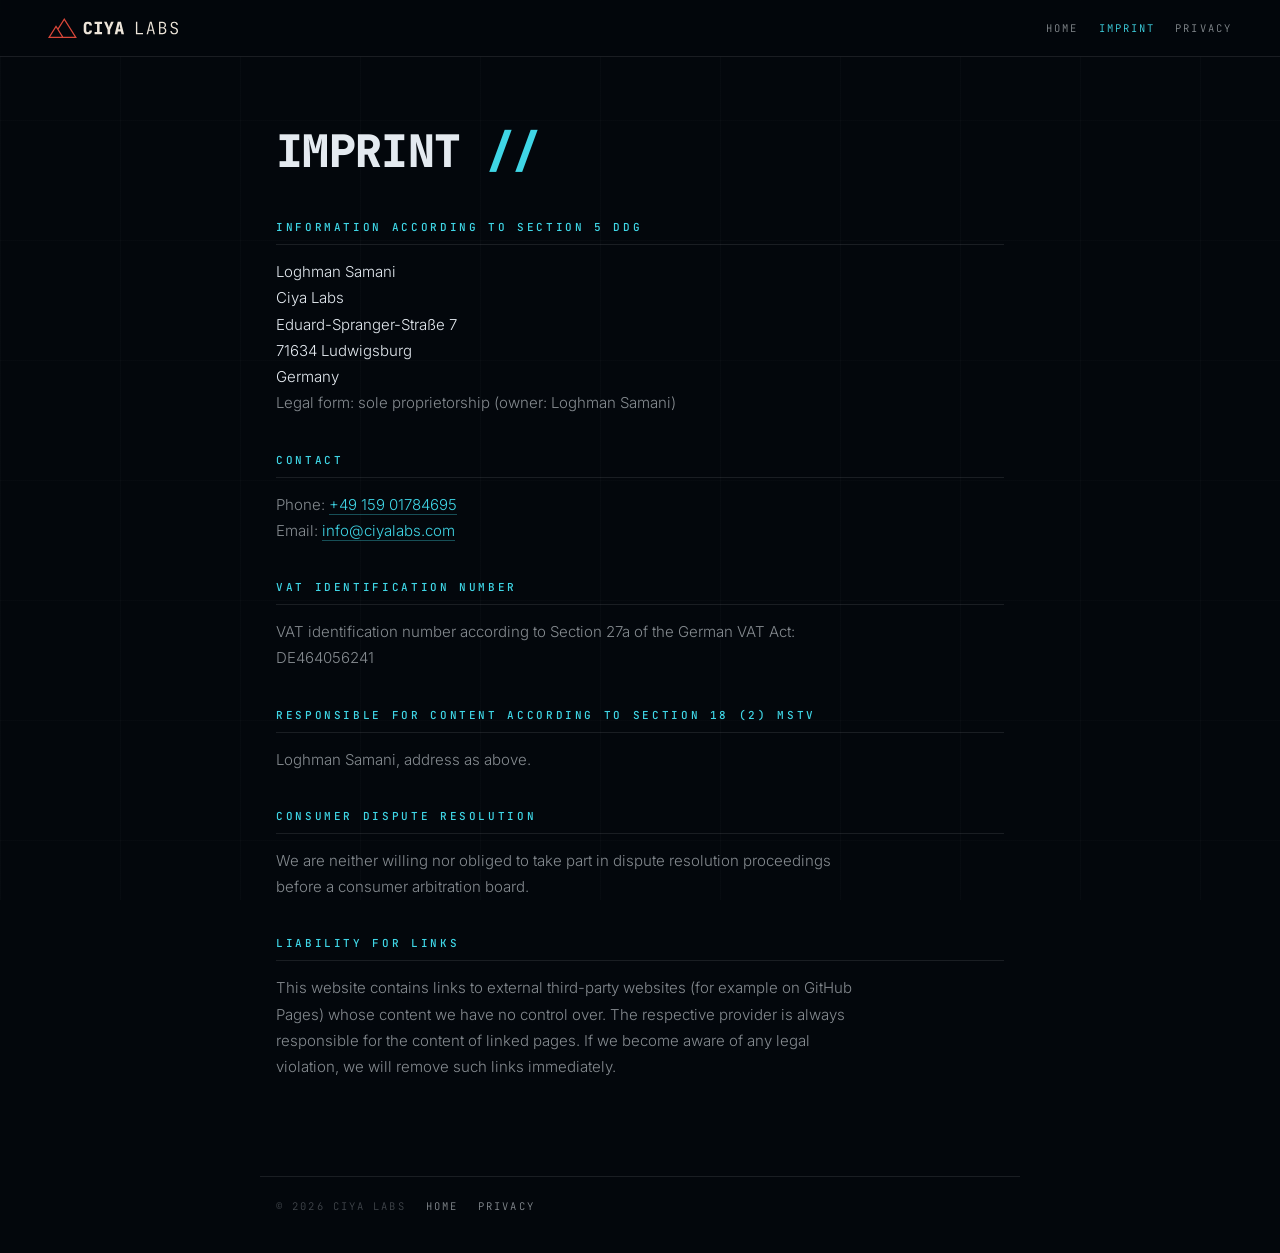
==== commit 84e378b4: "Website Contact: email, beta sign-up and the founder's page only; legal pages no longer name LinkedI" ====
--- a/imprint.html
+++ b/imprint.html
@@ -8,7 +8,7 @@
         <meta name="theme-color" content="#03070C">
         <link rel="icon" href="assets/logo/favicon.svg" type="image/svg+xml">
         <link rel="icon" href="favicon.ico" sizes="any">
-        <link rel="stylesheet" href="assets/css/ciya.css?v=20261020">
+        <link rel="stylesheet" href="assets/css/ciya.css?v=20261020f">
     </head>
     <body class="doc">
         <header class="doc-head">
@@ -52,8 +52,7 @@
             </section>
             <section>
                 <h2>Liability for links</h2>
-                <p>This website contains links to external third-party websites (for example GitHub, LinkedIn and
-                    Medium) whose content we have no control over. The respective provider is always responsible
+                <p>This website contains links to external third-party websites (for example on GitHub Pages) whose content we have no control over. The respective provider is always responsible
                     for the content of linked pages. If we become aware of any legal violation, we will remove such
                     links immediately.</p>
             </section>
--- a/assets/css/ciya.css
+++ b/assets/css/ciya.css
@@ -1,7 +1,7 @@
 /*
   Ciya Labs - site styles
   Built on the Machina template by TemplateMo (https://templatemo.com/tm-632-machina),
-  re-themed and extended: six blocks, HUD navigation, research scope, console, legal pages.
+  re-themed and extended: six blocks, HUD navigation, research scope, product roadmap, legal pages.
 */
 
 /* ---------------------------------------------------------- */
@@ -719,10 +719,10 @@
 }
 
 /* ---------------------------------------------------------- */
-/* BLOCK 3 // PRODUCTS CONSOLE + 3D CAROUSEL                   */
-/* ---------------------------------------------------------- */
-
-.console {
+/* BLOCK 3 // PRODUCTS ROADMAP + 3D CAROUSEL                   */
+/* ---------------------------------------------------------- */
+
+.roadmap {
     position: relative;
     width: 100%;
     height: 100%;
@@ -736,7 +736,7 @@
     overflow: hidden;
 }
 
-.console-head {
+.roadmap-head {
     display: flex;
     justify-content: space-between;
     gap: 12px;
@@ -747,103 +747,117 @@
     color: var(--dim);
     padding-bottom: 14px;
     border-bottom: 1px solid var(--line);
-}
-
-.console-head b {
-    color: var(--cyan);
-    font-weight: 500;
-}
-
-.console-head .live::before {
+    max-width: 620px;
+}
+
+.roadmap-head .live {
+    color: var(--silver);
+}
+
+.roadmap-head .live::before {
     content: "";
     display: inline-block;
     width: 6px;
     height: 6px;
-    margin-right: 8px;
+    margin-right: 10px;
     background: var(--red);
     vertical-align: 1px;
-    animation: hintPulse 1.8s ease-in-out infinite;
-}
-
-.console-log {
+}
+
+/* vertical timeline: a rail with one node per step */
+.rm-list {
     list-style: none;
+    margin: 26px 0 0;
+    padding: 0;
+    max-width: 620px;
+}
+
+.rm-step {
+    position: relative;
+    display: grid;
+    grid-template-columns: 9ch 1fr;
+    gap: 22px;
+    padding: 0 0 22px 26px;
+}
+
+.rm-step::before {
+    content: "";
+    position: absolute;
+    left: 4px;
+    top: 8px;
+    bottom: -8px;
+    width: 1px;
+    background: var(--line);
+}
+
+.rm-step:last-child::before {
+    display: none;
+}
+
+.rm-step::after {
+    content: "";
+    position: absolute;
+    left: 0;
+    top: 4px;
+    width: 9px;
+    height: 9px;
+    border: 1px solid rgba(var(--cyan-rgb), 0.8);
+    background: var(--panel);
+}
+
+.rm-step.is-now::after {
+    border-color: var(--red);
+    background: var(--red);
+    box-shadow: 0 0 0 0 rgba(var(--red-rgb), 0.55);
+    animation: tag-pulse 2.4s ease-out infinite;
+}
+
+.rm-when {
+    font-family: var(--disp);
+    font-size: 11px;
+    font-weight: 500;
+    letter-spacing: 0.2em;
+    color: var(--cyan);
+    padding-top: 1px;
+}
+
+.rm-step.is-now .rm-when {
+    color: var(--red);
+}
+
+.rm-body {
+    display: flex;
+    flex-direction: column;
+    gap: 5px;
+}
+
+.rm-body b {
+    font-family: var(--disp);
+    font-size: 13px;
+    font-weight: 600;
+    letter-spacing: 0.06em;
+    color: var(--silver);
+}
+
+.rm-body span {
+    font-size: 13px;
+    line-height: 1.6;
+    color: var(--dim);
+}
+
+.rm-foot {
+    max-width: 620px;
+    margin-top: 6px;
+    padding-top: 16px;
+    border-top: 1px solid var(--line);
+    font-size: 12px;
+    line-height: 1.6;
+    color: var(--faint);
+}
+
+.rm-cta {
+    align-self: flex-start;
     margin-top: 18px;
-    font-family: var(--disp);
-    font-size: 12px;
-    line-height: 1.95;
-    color: var(--dim);
-    min-height: 23.5em;
-}
-
-.console-log li {
-    display: grid;
-    grid-template-columns: 9ch 7ch 1fr;
-    gap: 12px;
-    white-space: nowrap;
-    overflow: hidden;
-    animation: lineIn 0.5s var(--ease-silk) both;
-}
-
-.console-log .ts {
-    color: var(--faint);
-}
-
-.console-log .sys {
-    color: var(--cyan);
-}
-
-.console-log .msg {
-    overflow: hidden;
-    text-overflow: ellipsis;
-}
-
-.console-log .msg b {
-    color: var(--silver);
-    font-weight: 500;
-}
-
-.console-log .msg i {
-    color: var(--red);
-    font-style: normal;
-}
-
-.console-log li.cursor .msg::after {
-    content: "_";
-    color: var(--cyan);
-    animation: hintPulse 1s steps(1) infinite;
-}
-
-@keyframes lineIn {
-    from {
-        opacity: 0;
-        transform: translateX(-8px);
-    }
-
-    to {
-        opacity: 1;
-        transform: none;
-    }
-}
-
-.os-row {
-    margin-top: 26px;
-    display: flex;
-    flex-wrap: wrap;
-    gap: 10px;
-}
-
-.os-chip {
-    font-family: var(--disp);
-    font-size: 10px;
-    letter-spacing: 0.22em;
-    color: var(--dim);
-    border: 1px dashed rgba(228, 234, 240, 0.22);
-    padding: 7px 12px;
-}
-
-.os-chip b {
-    color: var(--cyan);
-    font-weight: 500;
 }
 
 .carousel-panel {
@@ -928,23 +942,23 @@
 
 .face-back .back-id {
     font-family: var(--disp);
-    font-size: 12px;
+    font-size: 10px;
     font-weight: 500;
     letter-spacing: 0.3em;
     color: var(--cyan);
 }
 
-.face-back .back-bars {
-    width: 90px;
-    height: 30px;
-    background: repeating-linear-gradient(to right, rgba(var(--cyan-rgb), 0.55) 0 2px, transparent 2px 6px, rgba(var(--cyan-rgb), 0.3) 6px 7px, transparent 7px 12px);
+.face-back .back-rule {
+    width: 40px;
+    height: 1px;
+    background: rgba(var(--cyan-rgb), 0.6);
 }
 
 .face-back .back-label {
     font-family: var(--disp);
     font-size: 10px;
-    letter-spacing: 0.26em;
-    color: var(--faint);
+    letter-spacing: 0.22em;
+    color: var(--dim);
     text-align: center;
     line-height: 1.8;
 }
@@ -1064,23 +1078,27 @@
     border-color: var(--red);
 }
 
+/* one dot per product: a 24px hit area around a 7px mark */
 .mod-btn {
-    min-width: 40px;
-    padding: 0 9px;
-    font-family: var(--disp);
-    font-size: 11px;
-    font-weight: 500;
-    letter-spacing: 0.16em;
-    color: var(--dim);
-}
-
-.mod-btn:hover {
-    color: var(--silver);
-    border-color: rgba(228, 234, 240, 0.3);
-}
-
-.mod-btn.active {
-    color: var(--red);
+    width: 24px;
+    border: 0;
+    background: none;
+}
+
+.mod-btn::before {
+    content: "";
+    width: 7px;
+    height: 7px;
+    border: 1px solid rgba(228, 234, 240, 0.35);
+    transition: background 0.25s, border-color 0.25s;
+}
+
+.mod-btn:hover::before {
+    border-color: var(--silver);
+}
+
+.mod-btn.active::before {
+    background: var(--red);
     border-color: var(--red);
 }
 
@@ -1319,11 +1337,13 @@
 }
 
 .principles {
-    margin-top: 18px;
+    margin-top: 22px;
     display: flex;
     flex-wrap: wrap;
     gap: 10px;
 }
+
+
 
 /* ---------------------------------------------------------- */
 /* BLOCK 6 // CONTACT                                          */
@@ -1705,9 +1725,7 @@
 
     .scanline,
     .hud-hint,
-    .console-head .live::before,
-    .console-log li,
-    .console-log li.cursor .msg::after {
+    .rm-step.is-now::after {
         animation: none;
     }
 
@@ -1888,21 +1906,13 @@
         min-height: 420px;
     }
 
-    .console {
+    .roadmap {
         padding: 64px 22px;
     }
 
-    .console-log {
-        font-size: 11px;
-        min-height: 0;
-    }
-
-    .console-log li {
-        grid-template-columns: 7ch 1fr;
-    }
-
-    .console-log .ts {
-        display: none;
+    .rm-step {
+        grid-template-columns: 1fr;
+        gap: 4px;
     }
 
     .kinetic-panel {
@@ -2179,3 +2189,56 @@
         font-size: 2.2rem;
     }
 }
+
+/* short desktop screens: keep the whole carousel and its controls in view */
+@media (max-height: 760px) and (min-width: 901px) {
+    .carousel-panel {
+        gap: 12px;
+    }
+
+    .carousel-panel .lede {
+        font-size: 13px;
+    }
+
+    .c3d-stage {
+        height: 336px;
+    }
+
+    .c3d-hint {
+        display: none;
+    }
+}
+
+/* short desktop screens: the About text in fewer rows */
+@media (max-height: 820px) and (min-width: 901px) {
+    #about .mission {
+        font-size: 14.5px;
+    }
+
+    #about .interests {
+        grid-template-columns: repeat(3, 1fr);
+        margin-top: 20px;
+    }
+
+    #about .interests li:nth-child(n) {
+        padding: 11px 12px;
+        border-right: 1px solid var(--line);
+    }
+
+    #about .interests li:nth-child(3n + 1) {
+        padding-left: 0;
+    }
+
+    #about .interests li:nth-child(3n) {
+        border-right: 0;
+    }
+
+    #about .principles .tab-chip {
+        letter-spacing: 0.12em;
+        padding: 7px 10px;
+    }
+
+    #about .founder {
+        margin-top: 16px;
+    }
+}
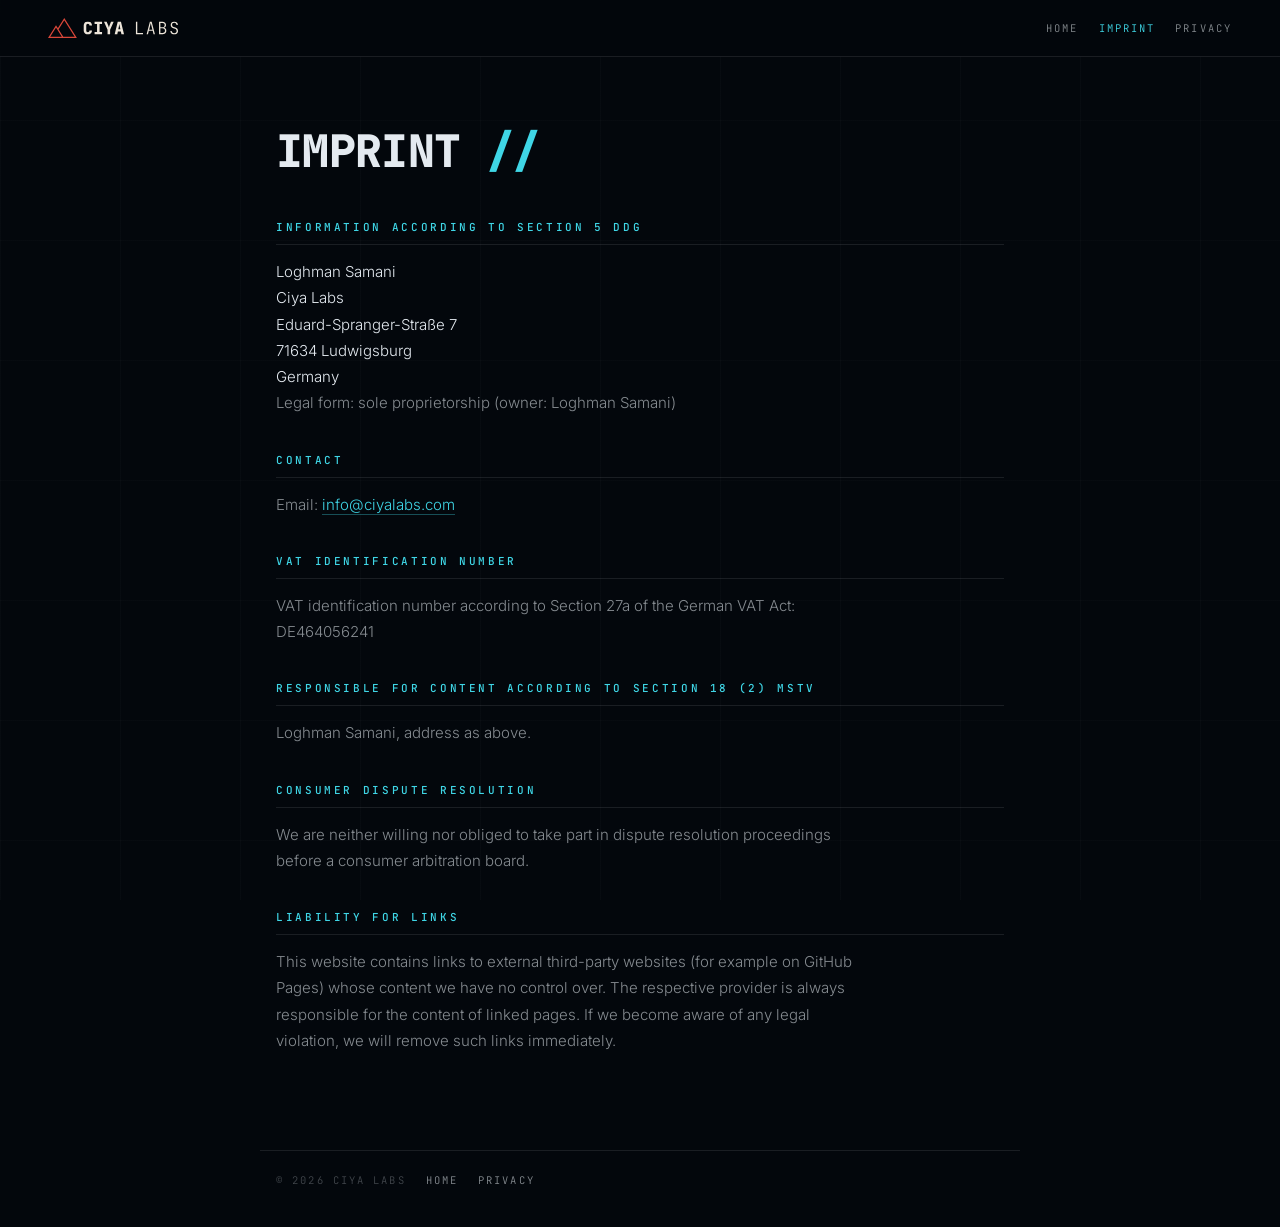
==== commit 838c1a55: "Website: remove the phone number from imprint and privacy policy Co-Authored-By: Claude Opus 5.5 <no" ====
--- a/imprint.html
+++ b/imprint.html
@@ -34,8 +34,7 @@
             </section>
             <section>
                 <h2>Contact</h2>
-                <p>Phone: <a href="tel:+4915901784695">+49 159 01784695</a><br>
-                    Email: <a href="mailto:info@ciyalabs.com">info@ciyalabs.com</a></p>
+                <p>Email: <a href="mailto:info@ciyalabs.com">info@ciyalabs.com</a></p>
             </section>
             <section>
                 <h2>VAT identification number</h2>
